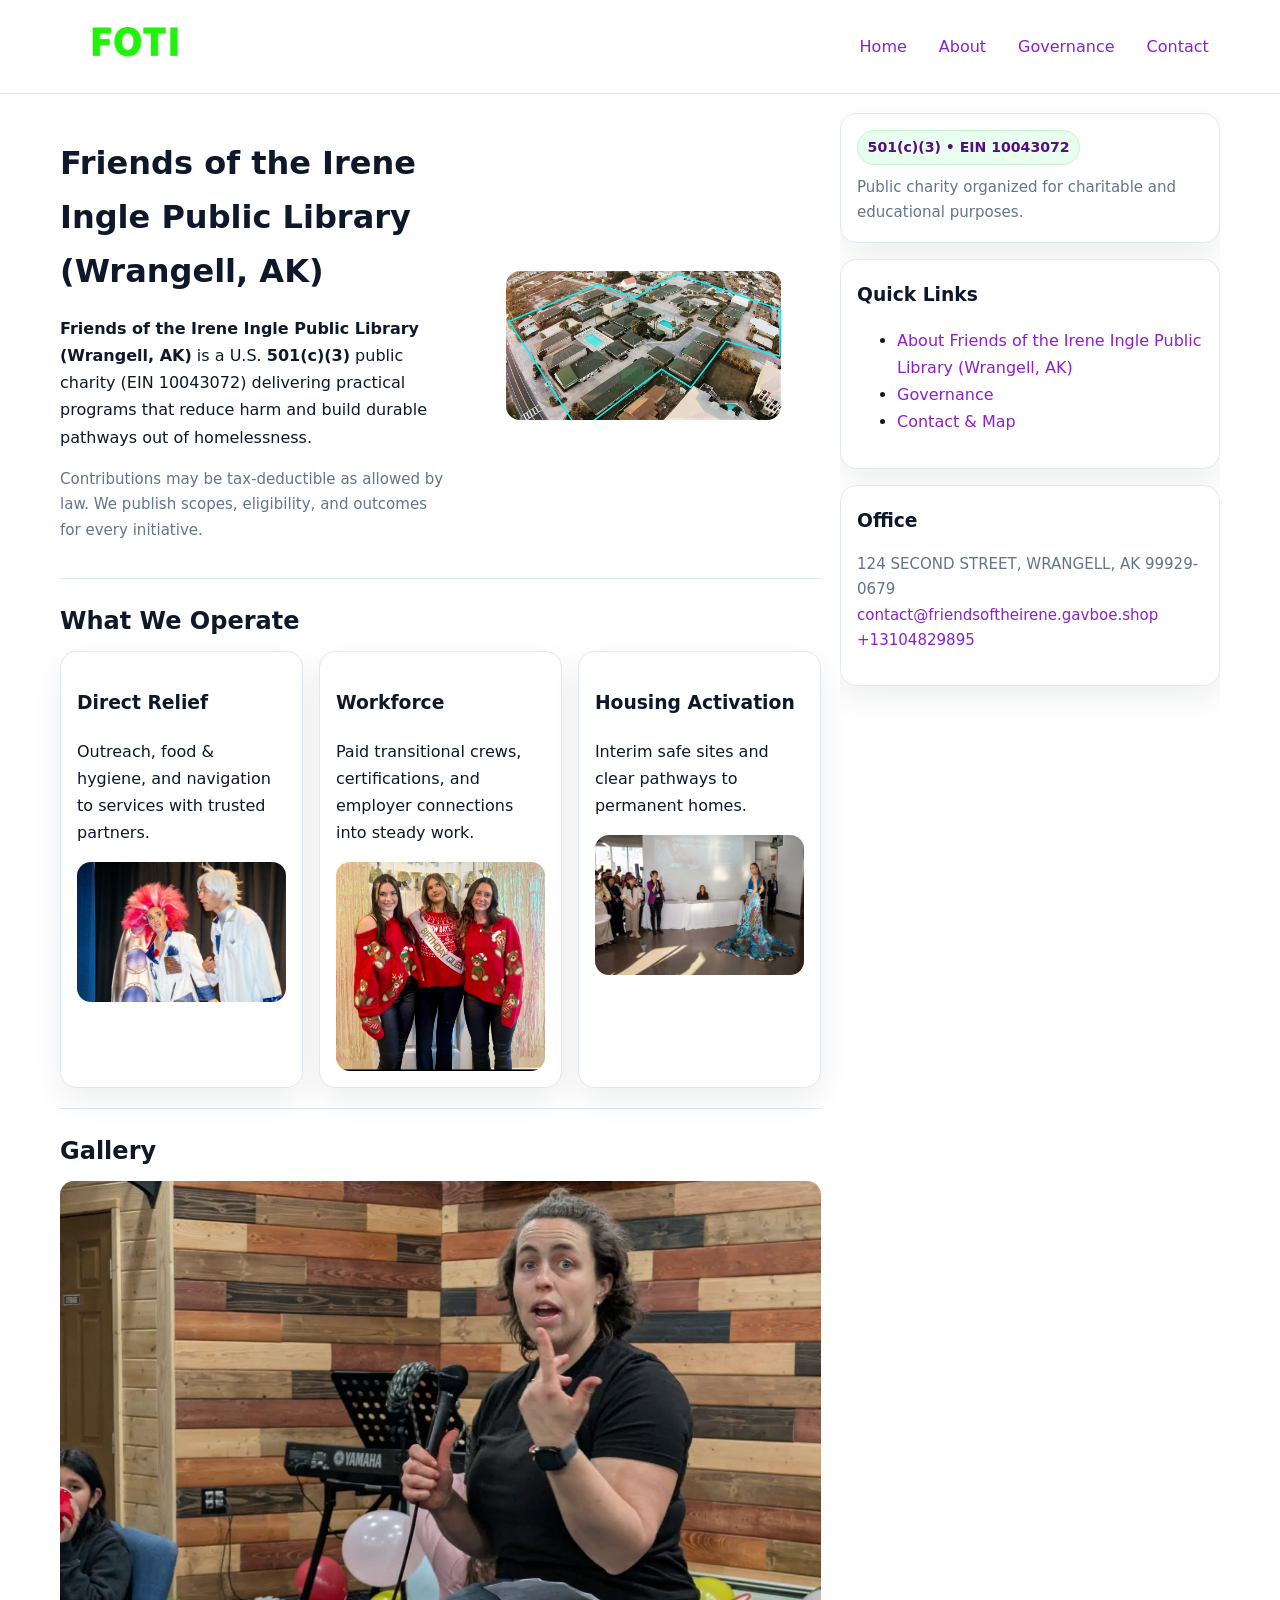
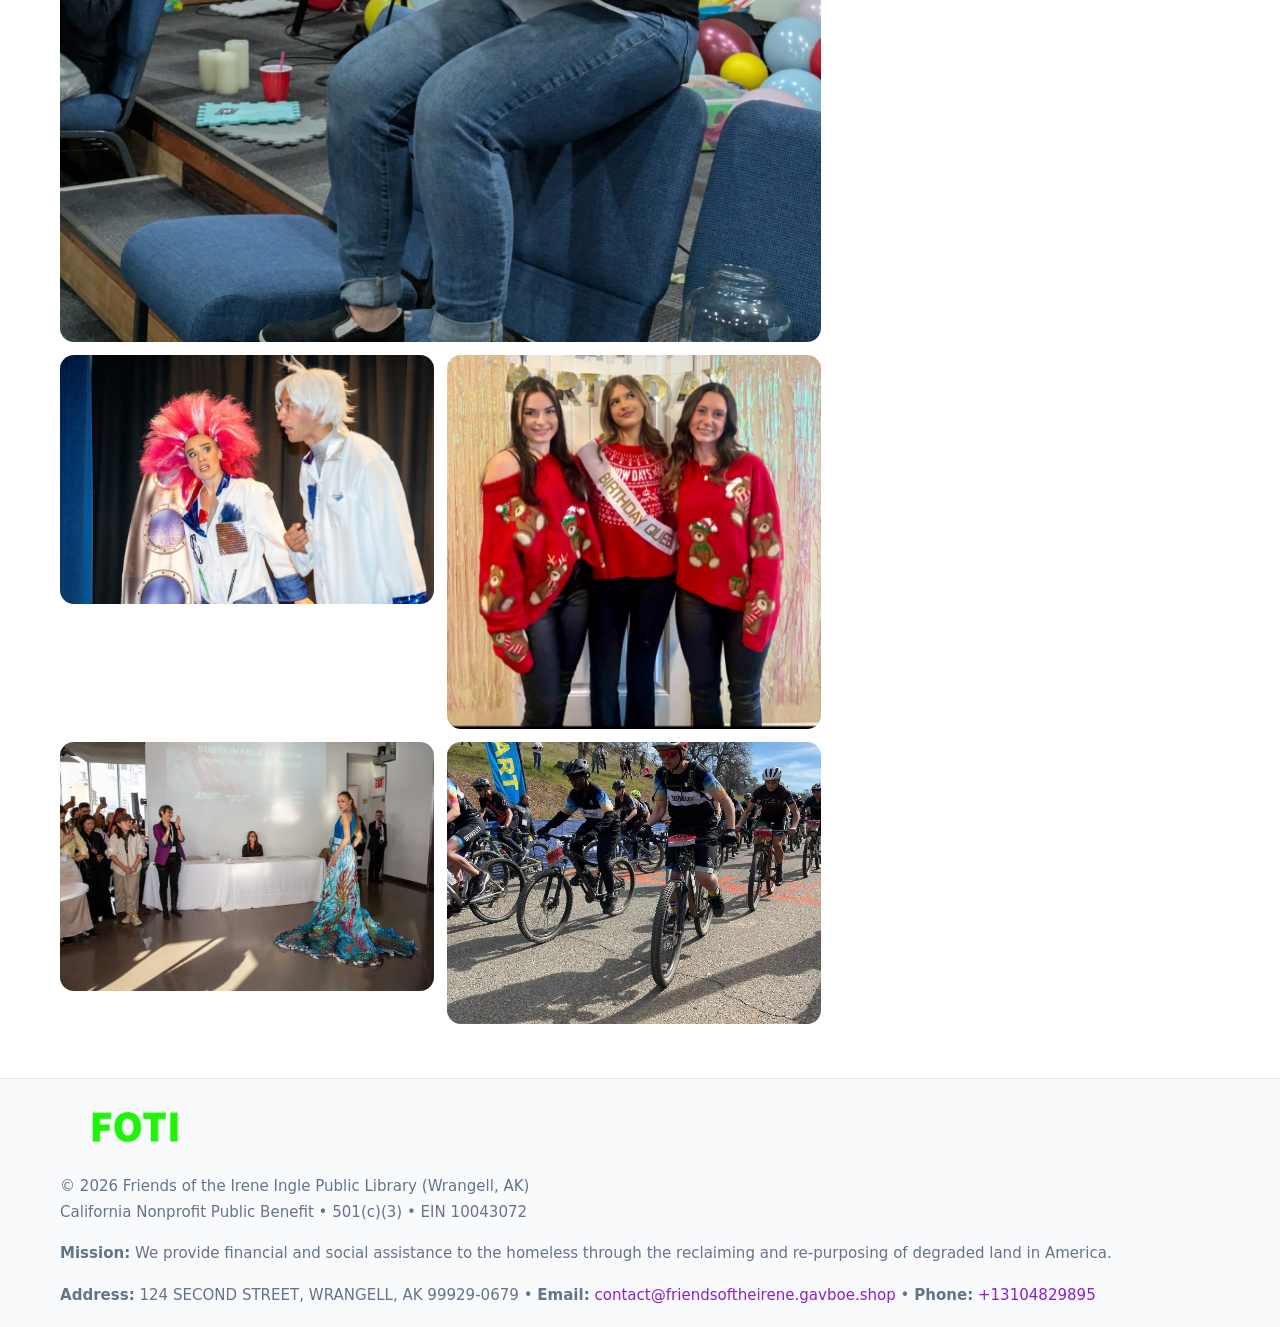
==== index.html @ 294dde90 "Initial commit" ====
<!doctype html>
<html lang="en">
<head>
<meta charset="utf-8"/><meta name="viewport" content="width=device-width,initial-scale=1"/>
<title>Friends of the Irene Ingle Public Library (Wrangell, AK) – Nonprofit • 2025</title>
<link rel="stylesheet" href="assets/styles.css"/><link rel="icon" href="images/logo.png">
<meta name="data-ein" content="10043072"><meta name="data-name" content="Friends of the Irene Ingle Public Library (Wrangell, AK)">
<meta name="data-email" content="contact@friendsoftheirene.gavboe.shop"><meta name="data-phone" content="+13104829895">
<meta name="data-address" content="124 SECOND STREET, WRANGELL, AK 99929-0679"><meta name="data-map" content="124+SECOND+STREET,+WRANGELL,+AK+99929-0679">
  <meta name="description" content="Our nonprofit strengthens the community with programs focused on community services, education, and direct relief.">
</head>
<body>
<div style="position:absolute;left:-9999px;top:-9999px;opacity:0" data-uniq="{{UNIQUE_BLOB}}">
  <span>Our nonprofit strengthens the community with programs focused on community services, education, and direct relief.</span><svg width="12" height="12" viewBox="0 0 12 12" xmlns="http://www.w3.org/2000/svg"><circle cx="6" cy="6" r="5" fill="#b45309"/></svg><img src="images/relief.jpg" width="1" height="1" alt="" loading="lazy"/>
</div>

<header>
  <div class="header-wrap">
    <a href="index.html"><img src="images/logo.png" alt="Friends of the Irene Ingle Public Library (Wrangell, AK) logo" style="width:150px"></a>
    <nav><a class="active" href="index.html">Home</a><a href="about.html">About</a><a href="governance.html">Governance</a><a href="contact.html">Contact</a></nav>
  </div>
</header>

<div class="layout">
  <main>
    <section class="section">
      <div class="cf1af3da9a2">
        <div>
          <h1>Friends of the Irene Ingle Public Library (Wrangell, AK)</h1>
          <p class="ce1f72e5d88"><strong>Friends of the Irene Ingle Public Library (Wrangell, AK)</strong> is a U.S. <strong>501(c)(3)</strong> public charity (EIN 10043072) delivering practical programs that reduce harm and build durable pathways out of homelessness.</p>
          <p class="small">Contributions may be tax-deductible as allowed by law. We publish scopes, eligibility, and outcomes for every initiative.</p>
        </div>
        <figure><img src="images/hero.jpg" alt="Community program hero"></figure>
      </div>
    </section>

    <section class="section">
      <h2>What We Operate</h2>
      <div class="cards">
        <article class="cff39695bc5"><h3>Direct Relief</h3><p>Outreach, food & hygiene, and navigation to services with trusted partners.</p><img src="images/relief.jpg" alt=""></article>
        <article class="cff39695bc5"><h3>Workforce</h3><p>Paid transitional crews, certifications, and employer connections into steady work.</p><img src="images/jobs.jpg" alt=""></article>
        <article class="cff39695bc5"><h3>Housing Activation</h3><p>Interim safe sites and clear pathways to permanent homes.</p><img src="images/land.jpg" alt=""></article>
      </div>
    </section>

    <!-- Gallery 5 ảnh (≥5 ảnh trong site) -->
    <section class="section">
      <h2>Gallery</h2>
      <div class="gallery">
        <img class="span2" src="images/programs.jpg" alt="Programs overview">
        <img src="images/relief.jpg" alt="Relief">
        <img src="images/jobs.jpg" alt="Jobs">
        <img src="images/land.jpg" alt="Housing">
        <img src="images/about.jpg" alt="Partners">
      </div>
    </section>
  </main>

  <aside aria-label="Sidebar">
    <div class="aside-box">
      <span class="c9d55d135db">501(c)(3) • EIN 10043072</span>
      <p class="small" style="margin:.6rem 0 0">Public charity organized for charitable and educational purposes.</p>
    </div>
    <div class="aside-box">
      <h3>Quick Links</h3>
      <ul>
        <li><a href="about.html">About Friends of the Irene Ingle Public Library (Wrangell, AK)</a></li>
        <li><a href="governance.html">Governance</a></li>
        <li><a href="contact.html">Contact & Map</a></li>
      </ul>
    </div>
    <div class="aside-box">
      <h3>Office</h3>
      <p class="small">124 SECOND STREET, WRANGELL, AK 99929-0679<br><a href="mailto:contact@friendsoftheirene.gavboe.shop">contact@friendsoftheirene.gavboe.shop</a><br><a href="tel:+13104829895">+13104829895</a></p>
    </div>
  </aside>
</div>

<footer>
  <div class="foot">
    <div><img src="images/logo.png" alt="" style="width:150px;margin-bottom:.5rem"><div class="small">© <span id="year"></span> Friends of the Irene Ingle Public Library (Wrangell, AK)</div><div class="small">California Nonprofit Public Benefit • 501(c)(3) • EIN 10043072</div></div>
    <div><div class="small"><strong>Mission:</strong> We provide financial and social assistance to the homeless through the reclaiming and re-purposing of degraded land in America.</div></div>
    <div><div class="small"><strong>Address:</strong> 124 SECOND STREET, WRANGELL, AK 99929-0679 • <strong>Email:</strong> <a href="mailto:contact@friendsoftheirene.gavboe.shop">contact@friendsoftheirene.gavboe.shop</a> • <strong>Phone:</strong> <a href="tel:+13104829895">+13104829895</a></div></div>
  </div>
</footer>

<!-- color/skin -->
<script>(function(){function g(n){const e=document.querySelector('meta[name="'+n+'"]');return e?e.content:''}
function h(s){let x=2166136261>>>0;for(let i=0;i<s.length;i++){x^=s.charCodeAt(i);x=(x*16777619)>>>0}return x>>>0}
let k=(g('data-ein')||'').replace(/\D+/g,'');if(!k)k=g('data-name')||location.hostname||'d';
const key=h(String(k)),H=key%360,S=55+(key%20),L=46;
const r=document.documentElement;r.style.setProperty('--brand',`hsl(${H} ${S}% ${L}%)`);
r.style.setProperty('--brand-ink',`hsl(${H} ${Math.min(95,S+10)}% ${Math.max(22,L-18)}%)`);
r.style.setProperty('--soft',`hsl(${H} ${Math.max(40,S-25)}% 95%)`);
const y=document.getElementById('year'); if(y) y.textContent=new Date().getFullYear();})();</script>
</body>
</html>
---- assets/styles.css ----
:root{
  --ink:#0f172a; --muted:#64748b; --paper:#ffffff; --line:#e2e8f0;
  --brand:#16a34a; --brand-ink:#0b6a2f; --soft:#effef3;
  --radius:16px; --shadow:0 12px 32px rgba(15,23,42,.07)
}
*{box-sizing:border-box}
html,body{height:100%}
body{margin:0;background:var(--paper);color:var(--ink);
  font-family:Inter,system-ui,-apple-system,Segoe UI,Roboto,Arial,sans-serif;line-height:1.7}

a{color:var(--brand);text-decoration:none} a:hover{text-decoration:underline}
img{max-width:100%;display:block;border-radius:14px}

header{position:sticky;top:0;background:#fff;border-bottom:1px solid var(--line);z-index:10}
.header-wrap{width:min(1160px,94%);margin:0 auto;display:flex;align-items:center;justify-content:space-between;padding:.8rem 0}
.header-wrap nav a{margin-left:.6rem;padding:.45rem .7rem;border-radius:10px}
.header-wrap nav a:hover{background:var(--soft);text-decoration:none}

.layout{width:min(1160px,94%);margin:0 auto;display:grid;grid-template-columns:1.35fr 380px;gap:1.2rem}
main{padding:1.2rem 0}
aside{padding:1.2rem 0;position:sticky;top:64px;height:calc(100svh - 64px);overflow:auto}
.aside-box{background:#fff;border:1px solid var(--line);border-radius:16px;padding:1rem;box-shadow:var(--shadow);margin-bottom:1rem}
.aside-box h3{margin:.2rem 0 .4rem 0}
.c9d55d135db{display:inline-flex;gap:.45rem;align-items:center;background:#e8fff0;border:1px solid #c7f0d3;color:var(--brand-ink);border-radius:999px;padding:.28rem .6rem;font-size:.88rem;font-weight:700}

.section{padding:1.2rem 0;border-bottom:1px solid var(--line)}
.section:last-child{border-bottom:0}
h1{font-size:2rem;margin:.2rem 0 .4rem}
h2{font-size:1.5rem;margin:.2rem 0 .6rem}
.ce1f72e5d88{max-width:78ch}

.cf1af3da9a2{display:grid;grid-template-columns:1fr;gap:1rem;align-items:center}
.c518a8e2e98{display:grid;grid-template-columns:1fr;gap:1rem}
.cards{display:grid;grid-template-columns:1fr;gap:1rem}
.cff39695bc5{background:#fff;border:1px solid var(--line);border-radius:16px;box-shadow:var(--shadow);padding:1rem}
.small{font-size:.94rem;color:var(--muted)}

.gallery{display:grid;grid-template-columns:1fr 1fr;gap:.8rem}
.gallery img{width:100%;height:auto;display:block}
.gallery .span2{grid-column:1/-1}

.c65164af8f5{display:grid;grid-template-columns:1fr;gap:.9rem}
label{display:grid;gap:.35rem;font-weight:600}
input,textarea{
  width:100%;padding:.75rem .85rem;border:1px solid #cbd5e1;border-radius:12px;font:inherit
}
input:focus,textarea:focus{outline:2px solid var(--soft);border-color:var(--brand)}
.c3185f24b3e{display:inline-block;padding:.75rem 1rem;border:1px solid #cbd5e1;border-radius:12px;background:#fff}
.c3185f24b3e:hover{box-shadow:var(--shadow)}
.btn-primary{background:var(--brand);border-color:var(--brand);color:#fff}

.map-embed iframe{width:100%;aspect-ratio:16/9;border:0;border-radius:14px;box-shadow:var(--shadow)}

footer{border-top:1px solid var(--line);background:#f8fafc;margin-top:1rem}
footer .foot{width:min(1160px,94%);margin:0 auto;display:grid;grid-template-columns:1fr;gap:1rem;padding:1.2rem 0}

@media(min-width:980px){
  .cf1af3da9a2{grid-template-columns:1.1fr 1fr}
  .c518a8e2e98{grid-template-columns:1fr 1fr}
  .cards{grid-template-columns:repeat(3,1fr)}
}
@media(max-width:1040px){
  .layout{grid-template-columns:1fr}
  aside{position:static;height:auto}
}
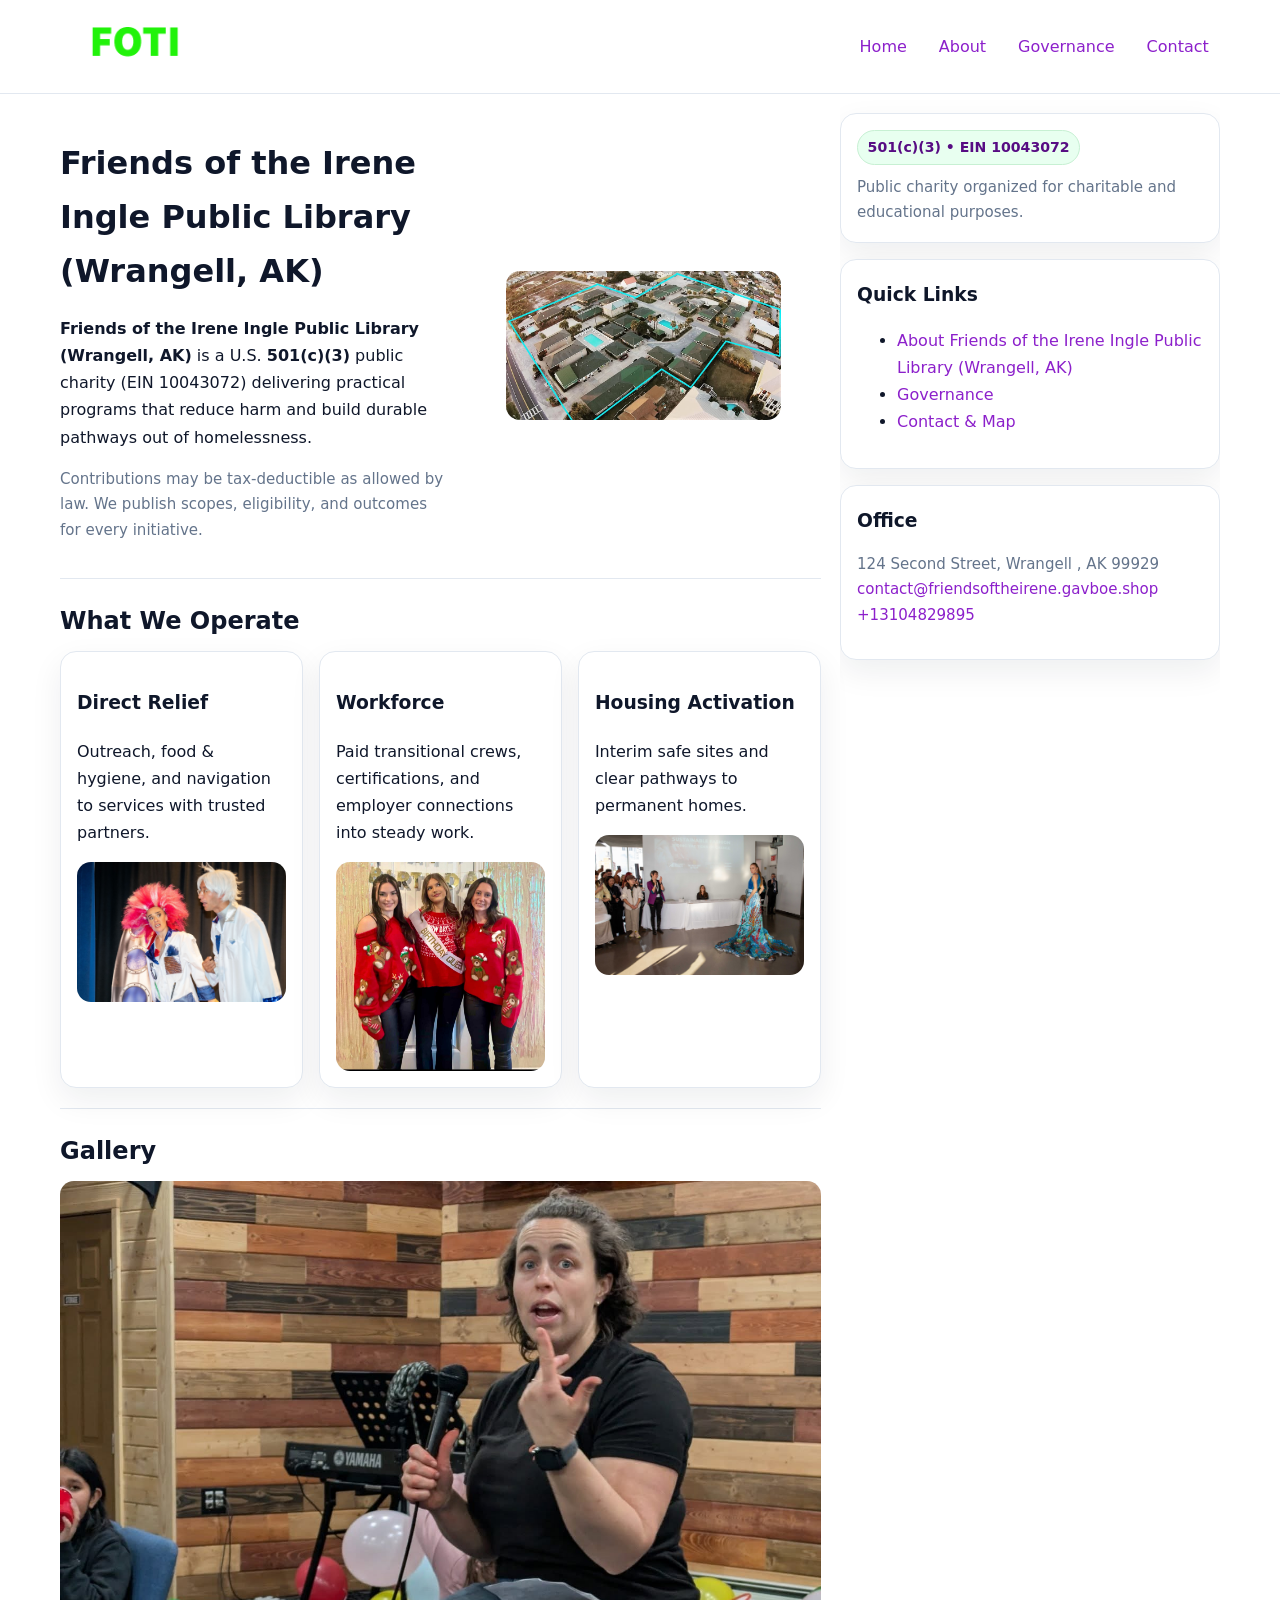
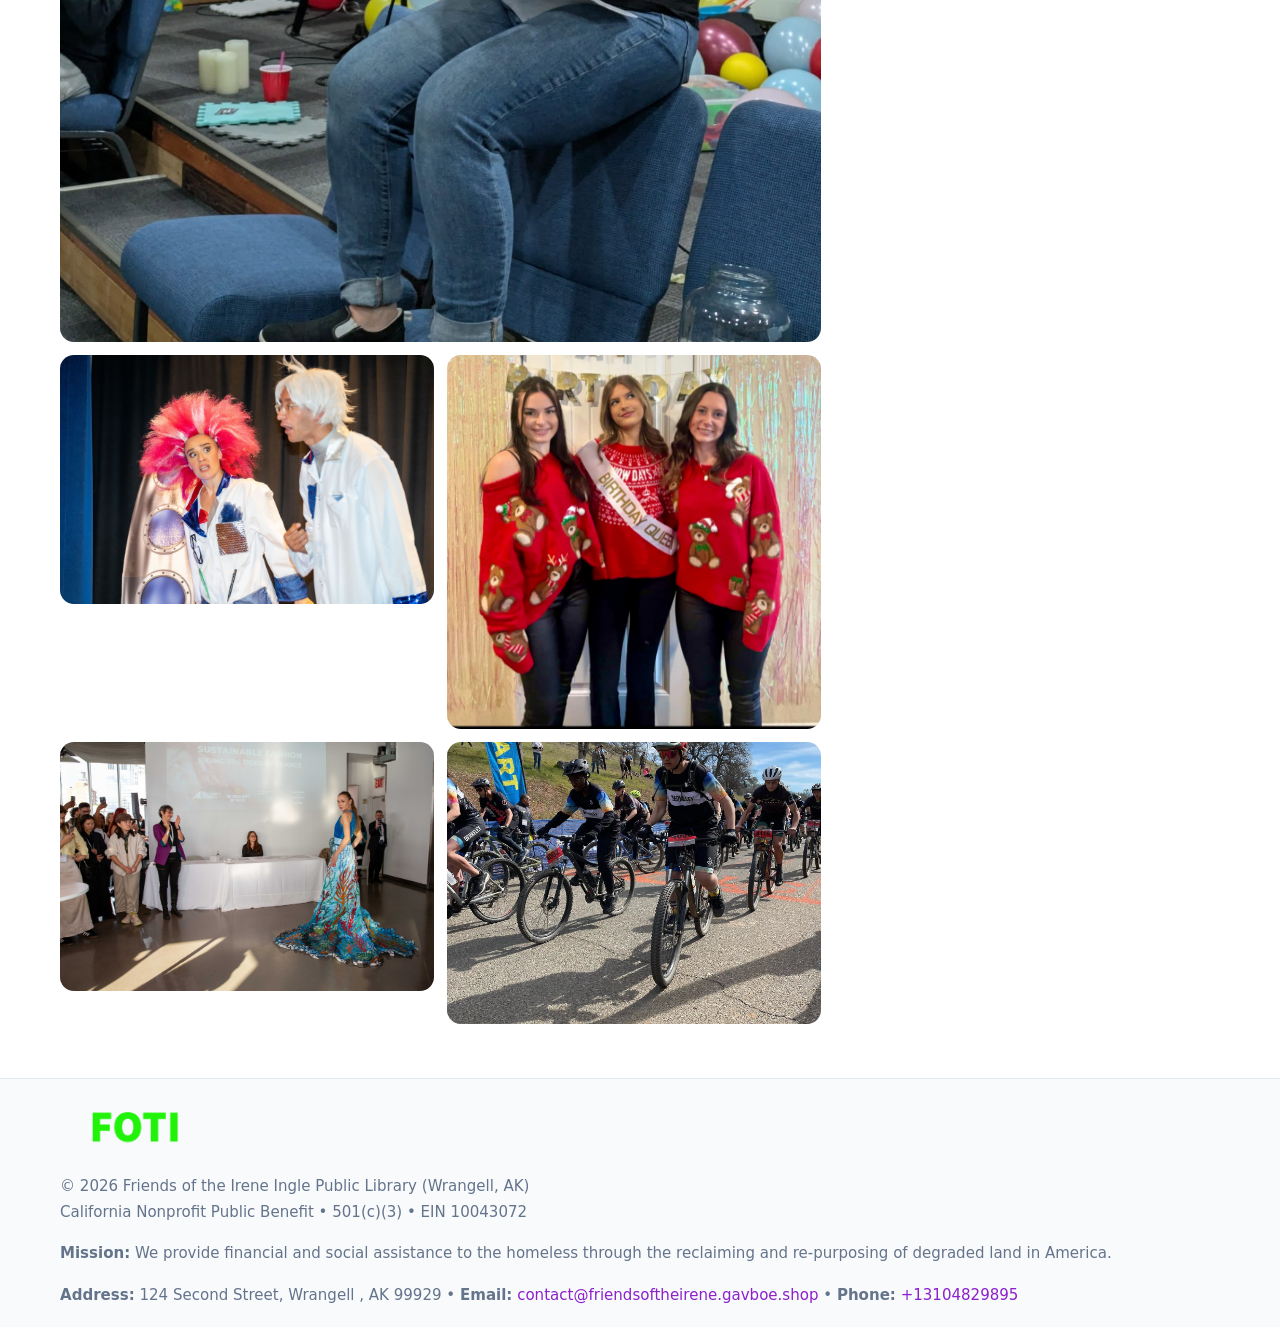
==== commit bdc96057: "Safe replace address only" ====
--- a/index.html
+++ b/index.html
@@ -6,7 +6,7 @@
 <link rel="stylesheet" href="assets/styles.css"/><link rel="icon" href="images/logo.png">
 <meta name="data-ein" content="10043072"><meta name="data-name" content="Friends of the Irene Ingle Public Library (Wrangell, AK)">
 <meta name="data-email" content="contact@friendsoftheirene.gavboe.shop"><meta name="data-phone" content="+13104829895">
-<meta name="data-address" content="124 SECOND STREET, WRANGELL, AK 99929-0679"><meta name="data-map" content="124+SECOND+STREET,+WRANGELL,+AK+99929-0679">
+<meta name="data-address124 Second Street, Wrangell , AK 99929"><meta name="data-map" content="124+SECOND+STREET,+WRANGELL,+AK+99929-0679">
   <meta name="description" content="Our nonprofit strengthens the community with programs focused on community services, education, and direct relief.">
 </head>
 <body>
@@ -71,7 +71,7 @@
     </div>
     <div class="aside-box">
       <h3>Office</h3>
-      <p class="small">124 SECOND STREET, WRANGELL, AK 99929-0679<br><a href="mailto:contact@friendsoftheirene.gavboe.shop">contact@friendsoftheirene.gavboe.shop</a><br><a href="tel:+13104829895">+13104829895</a></p>
+      <p class="small">124 Second Street, Wrangell , AK 99929<br><a href="mailto:contact@friendsoftheirene.gavboe.shop">contact@friendsoftheirene.gavboe.shop</a><br><a href="tel:+13104829895">+13104829895</a></p>
     </div>
   </aside>
 </div>
@@ -80,7 +80,7 @@
   <div class="foot">
     <div><img src="images/logo.png" alt="" style="width:150px;margin-bottom:.5rem"><div class="small">© <span id="year"></span> Friends of the Irene Ingle Public Library (Wrangell, AK)</div><div class="small">California Nonprofit Public Benefit • 501(c)(3) • EIN 10043072</div></div>
     <div><div class="small"><strong>Mission:</strong> We provide financial and social assistance to the homeless through the reclaiming and re-purposing of degraded land in America.</div></div>
-    <div><div class="small"><strong>Address:</strong> 124 SECOND STREET, WRANGELL, AK 99929-0679 • <strong>Email:</strong> <a href="mailto:contact@friendsoftheirene.gavboe.shop">contact@friendsoftheirene.gavboe.shop</a> • <strong>Phone:</strong> <a href="tel:+13104829895">+13104829895</a></div></div>
+    <div><div class="small"><strong>Address:</strong> 124 Second Street, Wrangell , AK 99929 • <strong>Email:</strong> <a href="mailto:contact@friendsoftheirene.gavboe.shop">contact@friendsoftheirene.gavboe.shop</a> • <strong>Phone:</strong> <a href="tel:+13104829895">+13104829895</a></div></div>
   </div>
 </footer>
 
